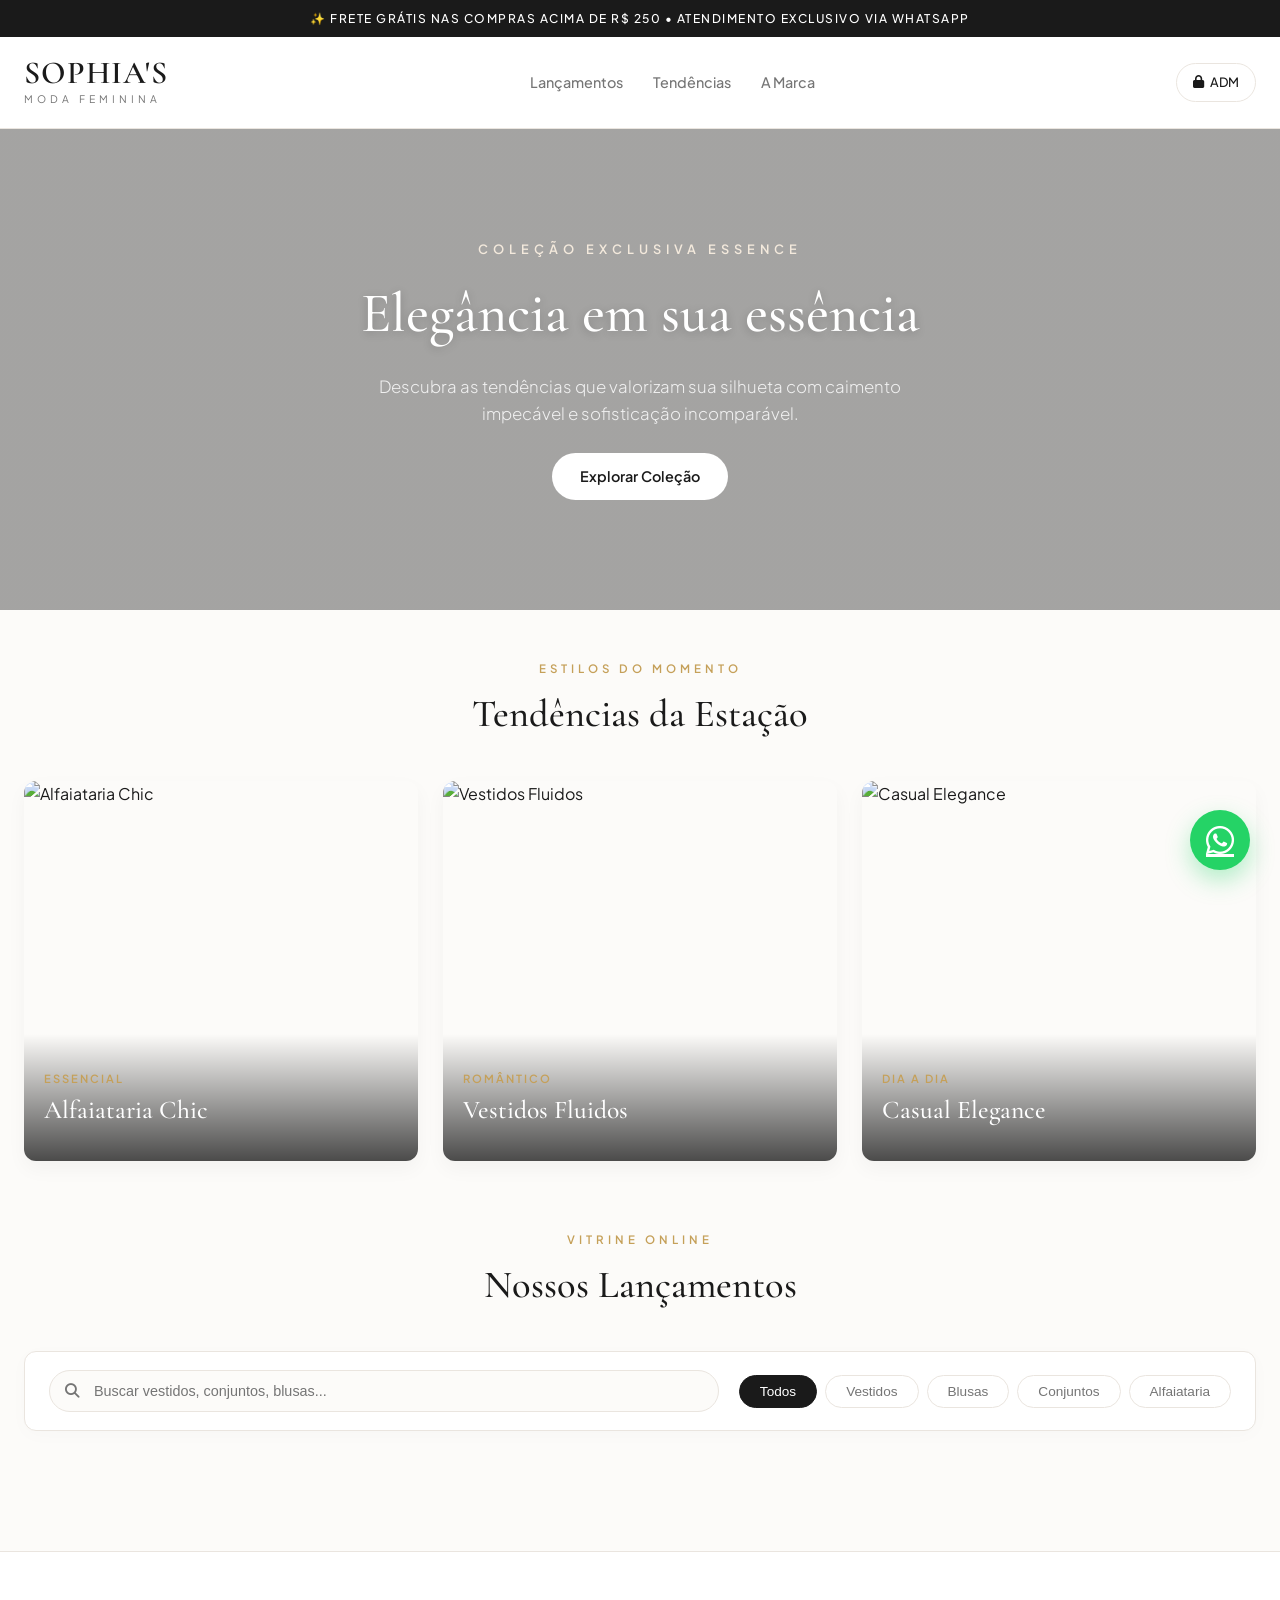
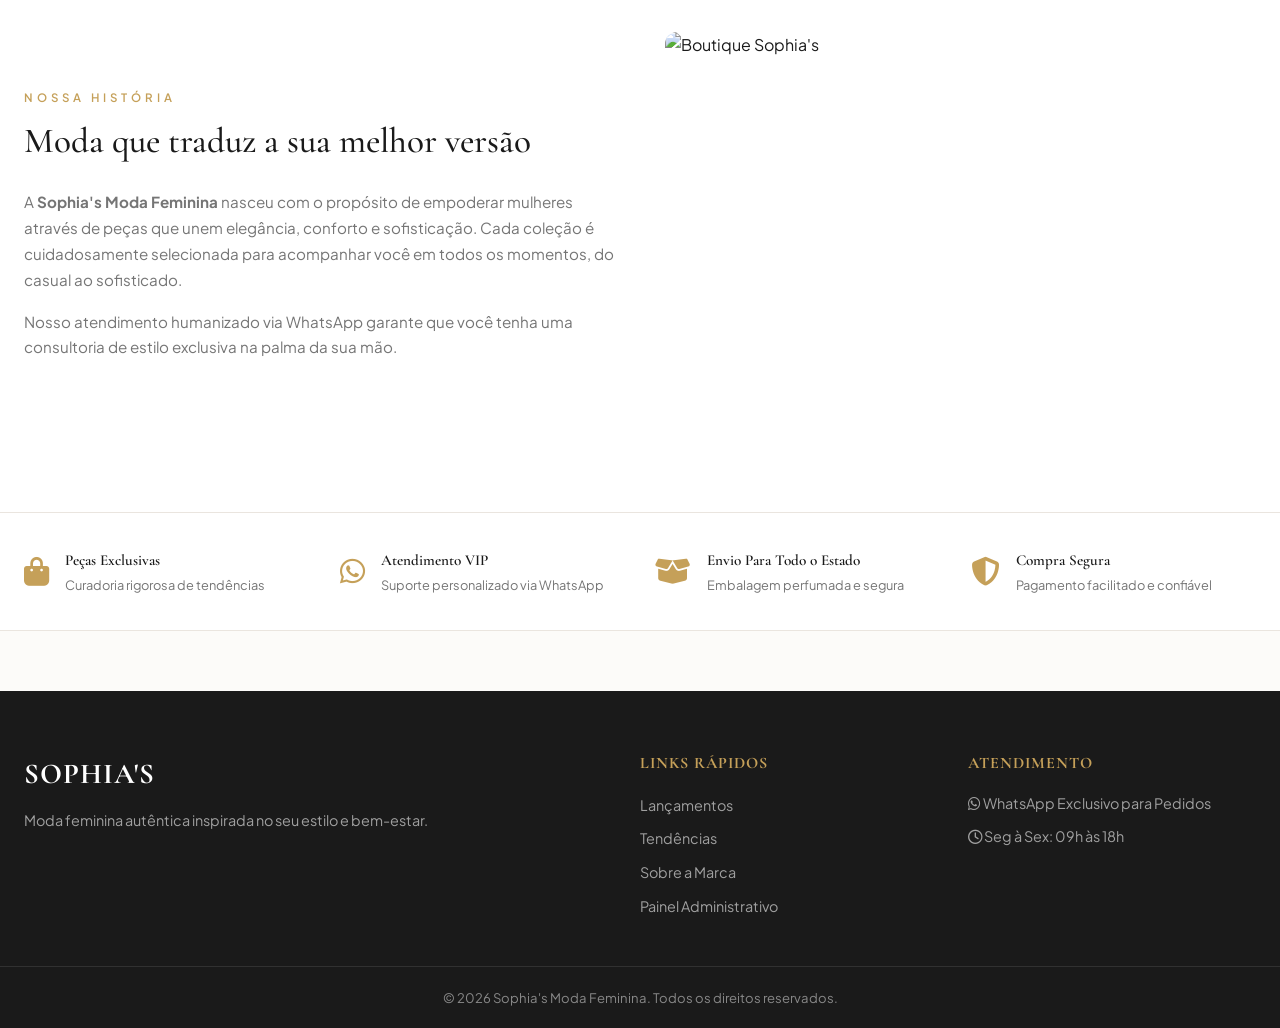
==== index.html @ 632d956d "Add files via upload" ====
<!DOCTYPE html>
<html lang="pt-BR">
<head>
    <meta charset="UTF-8">
    <meta name="viewport" content="width=device-width, initial-scale=1.0">
    <title>Sophia's | Moda Feminina</title>
    <!-- Google Fonts -->
    <link href="https://fonts.googleapis.com/css2?family=Cormorant+Garamond:wght@400;500;600;700&family=Plus+Jakarta+Sans:wght@300;400;500;600&display=swap" rel="stylesheet">
    <!-- Font Awesome Icons -->
    <link rel="stylesheet" href="https://cdnjs.cloudflare.com/ajax/libs/font-awesome/6.4.0/css/all.min.css">
    <!-- Estilos CSS -->
    <link rel="stylesheet" href="style.css">
</head>
<body>

    <!-- Top Bar de Avisos -->
    <div class="announcement-bar">
        <span>✨ Frete Grátis nas compras acima de R$ 250 • Atendimento Exclusivo via WhatsApp</span>
    </div>

    <!-- Header Principal -->
    <header class="site-header">
        <div class="container nav-container">
            <div class="brand-logo">
                <h1>SOPHIA'S</h1>
                <span>Moda Feminina</span>
            </div>
            <nav class="desktop-nav">
                <a href="#vitrine">Lançamentos</a>
                <a href="#tendencias">Tendências</a>
                <a href="#sobre">A Marca</a>
            </nav>
            <div class="nav-links">
                <a href="admin.html" class="admin-link-badge"><i class="fa-solid fa-lock"></i> ADM</a>
            </div>
        </div>
    </header>

    <!-- Hero Banner Sofisticado -->
    <section class="hero-banner">
        <div class="hero-overlay"></div>
        <div class="container hero-content">
            <span class="hero-subtitle">Coleção Exclusiva Essence</span>
            <h2>Elegância em sua essência</h2>
            <p>Descubra as tendências que valorizam sua silhueta com caimento impecável e sofisticação incomparável.</p>
            <a href="#vitrine" class="hero-cta-btn">Explorar Coleção</a>
        </div>
    </section>

    <!-- Seção de Tendências em Destaque (Grid Visual) -->
    <section class="trends-section container" id="tendencias">
        <div class="section-title-wrapper">
            <span class="sub-tag">Estilos do Momento</span>
            <h3>Tendências da Estação</h3>
        </div>
        <div class="trends-grid">
            <div class="trend-card">
                <img src="https://images.unsplash.com/photo-1515886657613-9f3515b0c78f?auto=format&fit=crop&w=800&q=80" alt="Alfaiataria Chic">
                <div class="trend-overlay">
                    <span>Essencial</span>
                    <h4>Alfaiataria Chic</h4>
                </div>
            </div>
            <div class="trend-card">
                <img src="https://images.unsplash.com/photo-1572804013309-59a88b7e92f1?auto=format&fit=crop&w=800&q=80" alt="Vestidos Fluidos">
                <div class="trend-overlay">
                    <span>Romântico</span>
                    <h4>Vestidos Fluidos</h4>
                </div>
            </div>
            <div class="trend-card">
                <img src="https://images.unsplash.com/photo-1551163943-3f6a855d117e?auto=format&fit=crop&w=800&q=80" alt="Casual Elegance">
                <div class="trend-overlay">
                    <span>Dia a Dia</span>
                    <h4>Casual Elegance</h4>
                </div>
            </div>
        </div>
    </section>


    <!-- MODAL DE DETALHES COMPLETO DO PRODUTO (ESTILO AMERICANAS) -->
    <div id="product-detail-modal" class="modal-overlay">
        <div class="modal-card product-detail-card" style="max-width: 750px; width: 90%;">
            <button class="modal-close-btn" onclick="closeProductDetailModal()"><i class="fa-solid fa-xmark"></i></button>
            
            <div class="product-detail-grid">
                <!-- Galeria de Imagens -->
                <div class="product-gallery">
                    <div class="main-image-container">
                        <img id="detail-main-img" src="" alt="Produto">
                    </div>
                    <div class="thumbs-container" id="detail-thumbs-grid">
                        <!-- Miniaturas injetadas via JS -->
                    </div>
                </div>

                <!-- Informações e Ações -->
                <div class="product-info-col">
                    <span id="detail-category" class="card-category"></span>
                    <h2 id="detail-title" style="font-family: 'Cormorant Garamond', serif; margin: 5px 0 10px;"></h2>
                    
                    <div class="card-pricing" style="margin-bottom: 15px;">
                        <span id="detail-price-current" class="price-current" style="font-size: 1.5rem;"></span>
                        <span id="detail-price-old" class="price-old"></span>
                    </div>

                    <div style="margin-bottom: 15px;">
                        <label style="font-weight: 600; display: block; margin-bottom: 5px; font-size: 0.85rem; color: var(--text-muted);">Tamanhos Disponíveis:</label>
                        <div id="detail-sizes-row" class="sizes-row"></div>
                    </div>

                    <div style="margin-bottom: 20px;">
                        <label style="font-weight: 600; display: block; margin-bottom: 5px; font-size: 0.85rem; color: var(--text-muted);">Descrição do Produto:</label>
                        <p id="detail-description" style="font-size: 0.9rem; color: #555; line-height: 1.5; max-height: 120px; overflow-y: auto; padding-right: 5px;"></p>
                    </div>

                    <button id="btn-open-res-from-detail" type="button" class="btn-reservar-card" style="width: 100%; padding: 14px;">
                        <i class="fa-solid fa-bookmark"></i> Reservar Peça
                    </button>
                </div>
            </div>
        </div>
    </div>

    <!-- MODAL DE RESERVA PARA O CLIENTE -->
    <div id="reservation-modal" class="modal-overlay">
        <div class="modal-card" style="max-width: 450px;">
            <button class="modal-close-btn" onclick="closeReservationModal()"><i class="fa-solid fa-xmark"></i></button>
            <h2 style="margin-bottom: 10px; font-family: 'Cormorant Garamond', serif;">Reservar Peça</h2>
            <p id="reservation-product-info" style="color: var(--text-muted); font-size: 0.9rem; margin-bottom: 20px;"></p>
            
            <form id="reservation-form">
                <input type="hidden" id="res-product-name">
                <input type="hidden" id="res-product-price">
                <div class="form-grid">
                    <div class="input-group full">
                        <label>Selecione o Tamanho Desejado</label>
                        <select id="res-product-size" required style="width: 100%; padding: 10px; border-radius: 4px; border: 1px solid var(--border-color); background: var(--surface); color: var(--text-primary);">
                            <!-- Preenchido dinamicamente -->
                        </select>
                    </div>
                    <div class="input-group full">
                        <label>Informe seu WhatsApp (com DDD)</label>
                        <input type="text" id="res-client-whatsapp" required placeholder="Ex: 27999999999">
                    </div>
                </div>
                <button type="submit" class="btn-primary" id="btn-submit-reservation" style="margin-top: 15px;">Solicitar Reserva</button>
            </form>
        </div>
    </div>
    
    <!-- Container Principal de Produtos (Vitrine) -->
    <main class="container main-shop-section" id="vitrine">
        
        <div class="section-title-wrapper" style="margin-top: 40px;">
            <span class="sub-tag">Vitrine Online</span>
            <h3>Nossos Lançamentos</h3>
        </div>

        <!-- Filtros e Barra de Pesquisa Estilo Boutique -->
        <div class="store-filter-bar">
            <div class="search-box">
                <i class="fa-solid fa-magnifying-glass"></i>
                <input type="text" id="input-search" placeholder="Buscar vestidos, conjuntos, blusas...">
            </div>
            <div class="category-pills" id="category-filters">
                <button class="pill-btn active" data-category="todos">Todos</button>
                <button class="pill-btn" data-category="Vestidos">Vestidos</button>
                <button class="pill-btn" data-category="Blusas">Blusas</button>
                <button class="pill-btn" data-category="Conjuntos">Conjuntos</button>
                <button class="pill-btn" data-category="Alfaiataria">Alfaiataria</button>
            </div>
        </div>

        <!-- Vitrine Dinâmica (Alimentada pela API do Supabase) -->
        <section class="products-grid" id="products-grid">
            <!-- Os produtos são injetados via JavaScript com o botão de reserva integrado -->
        </section>
    </main>

    <!-- Seção Sobre a Marca (Quem Somos) -->
    <section class="about-brand-section">
        <div class="container about-grid" id="sobre">
            <div class="about-text">
                <span class="sub-tag">Nossa História</span>
                <h3>Moda que traduz a sua melhor versão</h3>
                <p>A <strong>Sophia's Moda Feminina</strong> nasceu com o propósito de empoderar mulheres através de peças que unem elegância, conforto e sofisticação. Cada coleção é cuidadosamente selecionada para acompanhar você em todos os momentos, do casual ao sofisticado.</p>
                <p>Nosso atendimento humanizado via WhatsApp garante que você tenha uma consultoria de estilo exclusiva na palma da sua mão.</p>
            </div>
            <div class="about-image">
                <img src="https://images.unsplash.com/photo-1490481651871-ab68de25d43d?auto=format&fit=crop&w=900&q=80" alt="Boutique Sophia's">
            </div>
        </div>
    </section>

    <!-- Seção de Benefícios (Garantias da Loja) -->
    <section class="features-section">
        <div class="container features-grid">
            <div class="feature-item">
                <i class="fa-solid fa-bag-shopping"></i>
                <div>
                    <h4>Peças Exclusivas</h4>
                    <p>Curadoria rigorosa de tendências</p>
                </div>
            </div>
            <div class="feature-item">
                <i class="fa-brands fa-whatsapp"></i>
                <div>
                    <h4>Atendimento VIP</h4>
                    <p>Suporte personalizado via WhatsApp</p>
                </div>
            </div>
            <div class="feature-item">
                <i class="fa-solid fa-box-open"></i>
                <div>
                    <h4>Envio Para Todo o Estado</h4>
                    <p>Embalagem perfumada e segura</p>
                </div>
            </div>
            <div class="feature-item">
                <i class="fa-solid fa-shield-halved"></i>
                <div>
                    <h4>Compra Segura</h4>
                    <p>Pagamento facilitado e confiável</p>
                </div>
            </div>
        </div>
    </section>

    <!-- Botão Flutuante do WhatsApp -->
    <a href="#" id="floating-whatsapp" class="whatsapp-float-btn" target="_blank" title="Fale conosco no WhatsApp">
        <i class="fa-brands fa-whatsapp"></i>
    </a>

    <!-- Rodapé Completo -->
    <footer class="site-footer">
        <div class="container footer-content-grid">
            <div class="footer-col">
                <h3>SOPHIA'S</h3>
                <p>Moda feminina autêntica inspirada no seu estilo e bem-estar.</p>
            </div>
            <div class="footer-col">
                <h4>Links Rápidos</h4>
                <ul>
                    <li><a href="#vitrine">Lançamentos</a></li>
                    <li><a href="#tendencias">Tendências</a></li>
                    <li><a href="#sobre">Sobre a Marca</a></li>
                    <li><a href="admin.html">Painel Administrativo</a></li>
                </ul>
            </div>
            <div class="footer-col">
                <h4>Atendimento</h4>
                <p><i class="fa-brands fa-whatsapp"></i> WhatsApp Exclusivo para Pedidos</p>
                <p><i class="fa-regular fa-clock"></i> Seg à Sex: 09h às 18h</p>
            </div>
        </div>
        <div class="footer-bottom">
            <div class="container">
                <p>&copy; 2026 Sophia's Moda Feminina. Todos os direitos reservados.</p>
            </div>
        </div>
    </footer>

    <!-- Supabase SDK & Script Principal -->
    <script src="https://cdn.jsdelivr.net/npm/@supabase/supabase-js@2"></script>
    <script src="script.js"></script>
</body>
</html>
---- style.css ----
/* ==========================================
   1. VARIÁVEIS E RESET GLOBAL
   ========================================== */
:root {
    --bg-color: #fcfbf9;          /* Off-white refinado */
    --surface: #ffffff;           /* Branco puro para cards */
    --text-primary: #1a1a1a;      /* Grafite/Preto elegante */
    --text-muted: #757575;        /* Cinza neutro */
    --accent: #c5a059;            /* Dourado champanhe */
    --border-color: #eae5df;      /* Borda sutil */
    --radius: 12px;
    --transition: all 0.4s cubic-bezier(0.16, 1, 0.3, 1);
}

* {
    margin: 0;
    padding: 0;
    box-sizing: border-box;
}

html {
    scroll-behavior: smooth;
}

body {
    font-family: 'Plus Jakarta Sans', sans-serif;
    background-color: var(--bg-color);
    color: var(--text-primary);
    line-height: 1.6;
    -webkit-font-smoothing: antialiased;
}

h1, h2, h3, h4, .brand-logo h1 {
    font-family: 'Cormorant Garamond', serif;
}

.container {
    max-width: 1280px;
    margin: 0 auto;
    padding: 0 24px;
}

/* ==========================================
   2. ANNOUNCEMENT BAR E HEADER (NAVBAR)
   ========================================== */
.announcement-bar {
    background-color: var(--text-primary);
    color: #ffffff;
    text-align: center;
    font-size: 0.75rem;
    padding: 9px 16px;
    letter-spacing: 1.5px;
    text-transform: uppercase;
    font-weight: 500;
}

.site-header {
    background-color: rgba(255, 255, 255, 0.95);
    backdrop-filter: blur(10px);
    border-bottom: 1px solid var(--border-color);
    padding: 20px 0;
    position: sticky;
    top: 0;
    z-index: 100;
}

.nav-container {
    display: flex;
    justify-content: space-between;
    align-items: center;
}

.brand-logo h1 {
    font-size: 2rem;
    font-weight: 600;
    color: var(--text-primary);
    line-height: 1;
    letter-spacing: 1px;
}

.brand-logo span {
    font-size: 0.65rem;
    text-transform: uppercase;
    letter-spacing: 4px;
    color: var(--text-muted);
    display: block;
    margin-top: 2px;
}

.desktop-nav {
    display: flex;
    gap: 30px;
}

.desktop-nav a {
    text-decoration: none;
    color: var(--text-muted);
    font-size: 0.9rem;
    font-weight: 500;
    transition: var(--transition);
}

.desktop-nav a:hover {
    color: var(--text-primary);
}

.admin-link-badge {
    background: transparent;
    border: 1px solid var(--border-color);
    padding: 8px 16px;
    border-radius: 30px;
    font-size: 0.8rem;
    font-weight: 500;
    color: var(--text-primary);
    text-decoration: none;
    transition: var(--transition);
    display: inline-flex;
    align-items: center;
    gap: 6px;
}

.admin-link-badge:hover {
    background-color: var(--text-primary);
    color: #ffffff;
    border-color: var(--text-primary);
}

/* ==========================================
   3. HERO BANNER
   ========================================== */
.hero-banner {
    position: relative;
    background: linear-gradient(rgba(0,0,0,0.35), rgba(0,0,0,0.35)), url('https://images.unsplash.com/photo-1490481651871-ab68de25d43d?auto=format&fit=crop&w=1600&q=80') center/cover no-repeat;
    color: #ffffff;
    text-align: center;
    padding: 110px 20px;
    margin-bottom: 50px;
}

.hero-subtitle {
    font-size: 0.8rem;
    text-transform: uppercase;
    letter-spacing: 5px;
    font-weight: 600;
    color: #f3e9dc;
    margin-bottom: 10px;
    display: block;
}

.hero-banner h2 {
    font-size: 3.5rem;
    font-weight: 500;
    margin-bottom: 15px;
    text-shadow: 0 2px 10px rgba(0,0,0,0.2);
}

.hero-banner p {
    font-size: 1.05rem;
    max-width: 580px;
    margin: 0 auto;
    color: #f0f0f0;
    font-weight: 300;
}

.hero-cta-btn {
    display: inline-block;
    margin-top: 25px;
    background-color: #ffffff;
    color: var(--text-primary);
    padding: 12px 28px;
    border-radius: 30px;
    font-weight: 600;
    font-size: 0.9rem;
    text-decoration: none;
    transition: var(--transition);
}

.hero-cta-btn:hover {
    background-color: var(--accent);
    color: #ffffff;
}

/* ==========================================
   4. SEÇÃO DE BENEFÍCIOS (DIFERENCIAIS)
   ========================================== */
.features-section {
    background-color: var(--surface);
    border-bottom: 1px solid var(--border-color);
    padding: 35px 0;
    margin-bottom: 60px;
}

.features-grid {
    display: grid;
    grid-template-columns: repeat(auto-fit, minmax(220px, 1fr));
    gap: 30px;
}

.feature-item {
    display: flex;
    align-items: center;
    gap: 16px;
}

.feature-item i {
    font-size: 1.8rem;
    color: var(--accent);
}

.feature-item h4 {
    font-size: 0.95rem;
    font-weight: 600;
    margin-bottom: 2px;
}

.feature-item p {
    font-size: 0.8rem;
    color: var(--text-muted);
}

/* ==========================================
   5. TÍTULOS E GRID DE TENDÊNCIAS
   ========================================== */
.section-title-wrapper {
    text-align: center;
    margin-bottom: 35px;
}

.sub-tag {
    font-size: 0.72rem;
    text-transform: uppercase;
    letter-spacing: 4px;
    color: var(--accent);
    font-weight: 600;
    display: block;
    margin-bottom: 6px;
}

.section-title-wrapper h3 {
    font-size: 2.4rem;
    font-weight: 500;
    color: var(--text-primary);
}

.trends-section {
    margin-bottom: 70px;
}

.trends-grid {
    display: grid;
    grid-template-columns: repeat(auto-fit, minmax(300px, 1fr));
    gap: 25px;
}

.trend-card {
    position: relative;
    height: 380px;
    border-radius: var(--radius);
    overflow: hidden;
    box-shadow: 0 8px 20px rgba(0,0,0,0.04);
}

.trend-card img {
    width: 100%;
    height: 100%;
    object-fit: cover;
    transition: transform 0.6s ease;
}

.trend-card:hover img {
    transform: scale(1.05);
}

.trend-overlay {
    position: absolute;
    bottom: 0;
    left: 0;
    width: 100%;
    padding: 30px 20px;
    background: linear-gradient(to top, rgba(0,0,0,0.7), transparent);
    color: #ffffff;
}

.trend-overlay span {
    font-size: 0.7rem;
    text-transform: uppercase;
    letter-spacing: 2px;
    color: var(--accent);
    font-weight: 600;
}

.trend-overlay h4 {
    font-size: 1.6rem;
    font-weight: 500;
}

/* ==========================================
   6. FILTROS E BARRA DE PESQUISA
   ========================================== */
.store-filter-bar {
    display: flex;
    justify-content: space-between;
    align-items: center;
    flex-wrap: wrap;
    gap: 20px;
    margin-bottom: 40px;
    background: var(--surface);
    padding: 18px 24px;
    border-radius: var(--radius);
    border: 1px solid var(--border-color);
    box-shadow: 0 4px 20px rgba(0,0,0,0.02);
}

.search-box {
    position: relative;
    flex: 1;
    min-width: 280px;
}

.search-box i {
    position: absolute;
    left: 16px;
    top: 50%;
    transform: translateY(-50%);
    color: var(--text-muted);
    font-size: 0.9rem;
}

.search-box input {
    width: 100%;
    padding: 12px 16px 12px 44px;
    border: 1px solid var(--border-color);
    border-radius: 30px;
    background-color: var(--bg-color);
    font-size: 0.9rem;
    outline: none;
    transition: var(--transition);
}

.search-box input:focus {
    border-color: var(--accent);
    background-color: #ffffff;
}

.category-pills {
    display: flex;
    gap: 8px;
    flex-wrap: wrap;
}

.pill-btn {
    background-color: transparent;
    border: 1px solid var(--border-color);
    padding: 8px 20px;
    border-radius: 30px;
    font-size: 0.85rem;
    font-weight: 500;
    cursor: pointer;
    transition: var(--transition);
    color: var(--text-muted);
}

.pill-btn.active, .pill-btn:hover {
    background-color: var(--text-primary);
    color: #ffffff;
    border-color: var(--text-primary);
}

/* ==========================================
   7. VITRINE DE PRODUTOS (CARDS)
   ========================================== */
.products-grid {
    display: grid;
    grid-template-columns: repeat(auto-fill, minmax(280px, 1fr));
    gap: 35px;
    margin-bottom: 80px;
}

.product-card {
    background-color: var(--surface);
    border-radius: var(--radius);
    overflow: hidden;
    border: 1px solid var(--border-color);
    transition: var(--transition);
    display: flex;
    flex-direction: column;
    cursor: pointer;
}

.product-card:hover {
    transform: translateY(-6px);
    box-shadow: 0 15px 35px rgba(0,0,0,0.06);
}

.card-img-wrapper {
    position: relative;
    width: 100%;
    height: 380px;
    background-color: #f4f1ea;
    overflow: hidden;
}

.card-img-wrapper img {
    width: 100%;
    height: 100%;
    object-fit: cover;
    transition: transform 0.7s cubic-bezier(0.16, 1, 0.3, 1);
}

.product-card:hover .card-img-wrapper img {
    transform: scale(1.06);
}

.card-badge {
    position: absolute;
    top: 14px;
    left: 14px;
    background-color: var(--text-primary);
    color: #ffffff;
    font-size: 0.68rem;
    text-transform: uppercase;
    letter-spacing: 1.5px;
    padding: 5px 12px;
    border-radius: 4px;
    font-weight: 600;
}

.card-details {
    padding: 22px;
    display: flex;
    flex-direction: column;
    flex: 1;
}

.card-category {
    font-size: 0.72rem;
    text-transform: uppercase;
    letter-spacing: 2.5px;
    color: var(--text-muted);
    margin-bottom: 6px;
    font-weight: 500;
}

.card-title {
    font-size: 1.2rem;
    font-weight: 500;
    margin-bottom: 12px;
    color: var(--text-primary);
}

.card-pricing {
    display: flex;
    align-items: center;
    gap: 12px;
    margin-bottom: 14px;
}

.price-current {
    font-size: 1.25rem;
    font-weight: 600;
    color: var(--text-primary);
}

.price-old {
    font-size: 0.9rem;
    color: var(--text-muted);
    text-decoration: line-through;
}

.sizes-row {
    display: flex;
    gap: 6px;
    margin-bottom: 20px;
}

.size-pill {
    font-size: 0.75rem;
    border: 1px solid var(--border-color);
    padding: 3px 10px;
    border-radius: 4px;
    color: var(--text-muted);
    background-color: var(--bg-color);
}

.btn-reservar-card {
    background-color: var(--text-primary);
    color: #ffffff;
    border: none;
    padding: 13px;
    border-radius: 30px;
    font-weight: 500;
    font-size: 0.88rem;
    display: flex;
    align-items: center;
    justify-content: center;
    gap: 8px;
    text-decoration: none;
    margin-top: auto;
    transition: var(--transition);
}

.btn-reservar-card:hover {
    background-color: var(--accent);
    transform: translateY(-2px);
}

/* ==========================================
   8. ESTILOS DO MODAL E GALERIA (ESTILO AMERICANAS)
   ========================================== */
.modal-overlay {
    position: fixed !important;
    top: 0 !important;
    left: 0 !important;
    width: 100vw !important;
    height: 100vh !important;
    background-color: rgba(0, 0, 0, 0.6) !important;
    backdrop-filter: blur(5px);
    display: none !important;
    justify-content: center !important;
    align-items: center !important;
    z-index: 9999 !important;
    padding: 20px;
}

.modal-overlay.open {
    display: flex !important;
}

.modal-card {
    background: var(--surface, #ffffff);
    width: 100%;
    max-width: 450px;
    border-radius: var(--radius, 8px);
    padding: 30px;
    border: 1px solid var(--border-color, #e5e5e5);
    box-shadow: 0 20px 40px rgba(0,0,0,0.2);
    position: relative;
}

.modal-close-btn {
    position: absolute;
    top: 15px;
    right: 15px;
    background: none;
    border: none;
    font-size: 1.2rem;
    cursor: pointer;
    color: var(--text-muted, #666);
    z-index: 10;
}

.product-detail-grid {
    display: grid;
    grid-template-columns: 1fr 1fr;
    gap: 25px;
    align-items: start;
}

@media (max-width: 768px) {
    .product-detail-grid {
        grid-template-columns: 1fr;
    }
}

.product-gallery {
    display: flex;
    flex-direction: column;
    gap: 12px;
}

.main-image-container {
    width: 100%;
    height: 340px;
    border-radius: var(--radius, 8px);
    overflow: hidden;
    background: #f9f9f9;
    border: 1px solid var(--border-color, #eee);
}

.main-image-container img {
    width: 100%;
    height: 100%;
    object-fit: cover;
}

.thumbs-container {
    display: flex;
    gap: 8px;
    overflow-x: auto;
    padding-bottom: 5px;
}

.thumb-img {
    width: 65px;
    height: 65px;
    border-radius: 6px;
    object-fit: cover;
    cursor: pointer;
    border: 2px solid transparent;
    transition: all 0.2s ease;
    flex-shrink: 0;
}

.thumb-img.active, .thumb-img:hover {
    border-color: var(--text-primary, #111);
}

/* ==========================================
   9. SEÇÃO SOBRE A MARCA
   ========================================== */
.about-brand-section {
    background-color: var(--surface);
    border-top: 1px solid var(--border-color);
    border-bottom: 1px solid var(--border-color);
    padding: 80px 0;
    margin-top: 60px;
}

.about-grid {
    display: grid;
    grid-template-columns: 1fr 1fr;
    gap: 50px;
    align-items: center;
}

.about-text h3 {
    font-size: 2.2rem;
    font-weight: 500;
    margin-bottom: 20px;
}

.about-text p {
    color: var(--text-muted);
    font-size: 0.95rem;
    margin-bottom: 16px;
    line-height: 1.7;
}

.about-image {
    height: 400px;
    border-radius: var(--radius);
    overflow: hidden;
}

.about-image img {
    width: 100%;
    height: 100%;
    object-fit: cover;
}

/* ==========================================
   10. BOTÃO FLUTUANTE WHATSAPP & RODAPÉ
   ========================================== */
.whatsapp-float-btn {
    position: fixed;
    bottom: 30px;
    right: 30px;
    background-color: #25d366;
    color: #ffffff;
    width: 60px;
    height: 60px;
    border-radius: 50%;
    display: flex;
    align-items: center;
    justify-content: center;
    font-size: 32px;
    box-shadow: 0 10px 25px rgba(37, 211, 102, 0.35);
    z-index: 99;
    transition: var(--transition);
}

.whatsapp-float-btn:hover {
    transform: scale(1.1);
}

.site-footer {
    background-color: var(--text-primary);
    color: #ffffff;
    padding: 60px 0 20px;
}

.footer-content-grid {
    display: grid;
    grid-template-columns: 2fr 1fr 1fr;
    gap: 40px;
    margin-bottom: 40px;
}

.footer-col h3 {
    font-size: 1.8rem;
    margin-bottom: 12px;
    letter-spacing: 1px;
}

.footer-col h4 {
    font-size: 1rem;
    margin-bottom: 15px;
    text-transform: uppercase;
    letter-spacing: 1px;
    color: var(--accent);
}

.footer-col p {
    color: #a0a0a0;
    font-size: 0.9rem;
    margin-bottom: 10px;
}

.footer-col ul {
    list-style: none;
}

.footer-col ul li {
    margin-bottom: 8px;
}

.footer-col ul li a {
    color: #a0a0a0;
    text-decoration: none;
    font-size: 0.9rem;
    transition: var(--transition);
}

.footer-col ul li a:hover {
    color: #ffffff;
}

.footer-bottom {
    border-top: 1px solid rgba(255,255,255,0.1);
    padding-top: 20px;
    text-align: center;
    color: #888888;
    font-size: 0.82rem;
}

/* ==========================================
   11. PAINEL ADM E FORMULÁRIOS
   ========================================== */
.admin-container {
    max-width: 100% !important;
    width: 100% !important;
    background: var(--surface);
    border-radius: var(--radius);
    padding: 30px;
    border: 1px solid var(--border-color);
    box-shadow: 0 10px 30px rgba(0,0,0,0.03);
}

.form-grid {
    display: grid;
    grid-template-columns: 1fr 1fr;
    gap: 16px;
}

.input-group {
    margin-bottom: 16px;
}

.input-group.full {
    grid-column: 1 / -1;
}

.input-group label {
    display: block;
    font-size: 0.8rem;
    font-weight: 500;
    margin-bottom: 6px;
    color: var(--text-muted);
}

.input-group input, .input-group select, .input-group textarea {
    width: 100%;
    padding: 12px 14px;
    border: 1px solid var(--border-color);
    border-radius: 6px;
    font-family: inherit;
    font-size: 0.9rem;
    background-color: var(--bg-color);
    outline: none;
    transition: var(--transition);
}

.input-group input:focus, .input-group select:focus, .input-group textarea:focus {
    border-color: var(--text-primary);
    background-color: #ffffff;
}

.btn-primary {
    background-color: var(--text-primary);
    color: #ffffff;
    border: none;
    padding: 14px;
    border-radius: 6px;
    font-weight: 600;
    cursor: pointer;
    width: 100%;
    transition: var(--transition);
}

.btn-primary:hover {
    background-color: var(--accent);
}

.admin-products-table {
    margin-top: 30px;
    width: 100%;
    border-collapse: collapse;
}

.admin-products-table th, .admin-products-table td {
    padding: 14px;
    text-align: left;
    border-bottom: 1px solid var(--border-color);
    font-size: 0.9rem;
}

.admin-products-table th {
    font-weight: 600;
    color: var(--text-muted);
    font-size: 0.75rem;
    text-transform: uppercase;
    letter-spacing: 1px;
}

.action-icon-btn {
    background: none;
    border: none;
    cursor: pointer;
    font-size: 1rem;
    color: var(--text-muted);
    margin-right: 12px;
    transition: var(--transition);
}

.action-icon-btn.edit:hover { color: var(--accent); }
.action-icon-btn.delete:hover { color: #d9534f; }

/* ==========================================
   12. RESPONSIVIDADE (MOBILE E TABLET)
   ========================================== */
@media(max-width: 900px) {
    .desktop-nav {
        display: none;
    }
    .about-grid {
        grid-template-columns: 1fr;
    }
    .footer-content-grid {
        grid-template-columns: 1fr;
        gap: 30px;
    }
}

@media(max-width: 768px) {
    .hero-banner h2 {
        font-size: 2.4rem;
    }
    .store-filter-bar {
        flex-direction: column;
        align-items: stretch;
    }
    .form-grid {
        grid-template-columns: 1fr;
    }
}
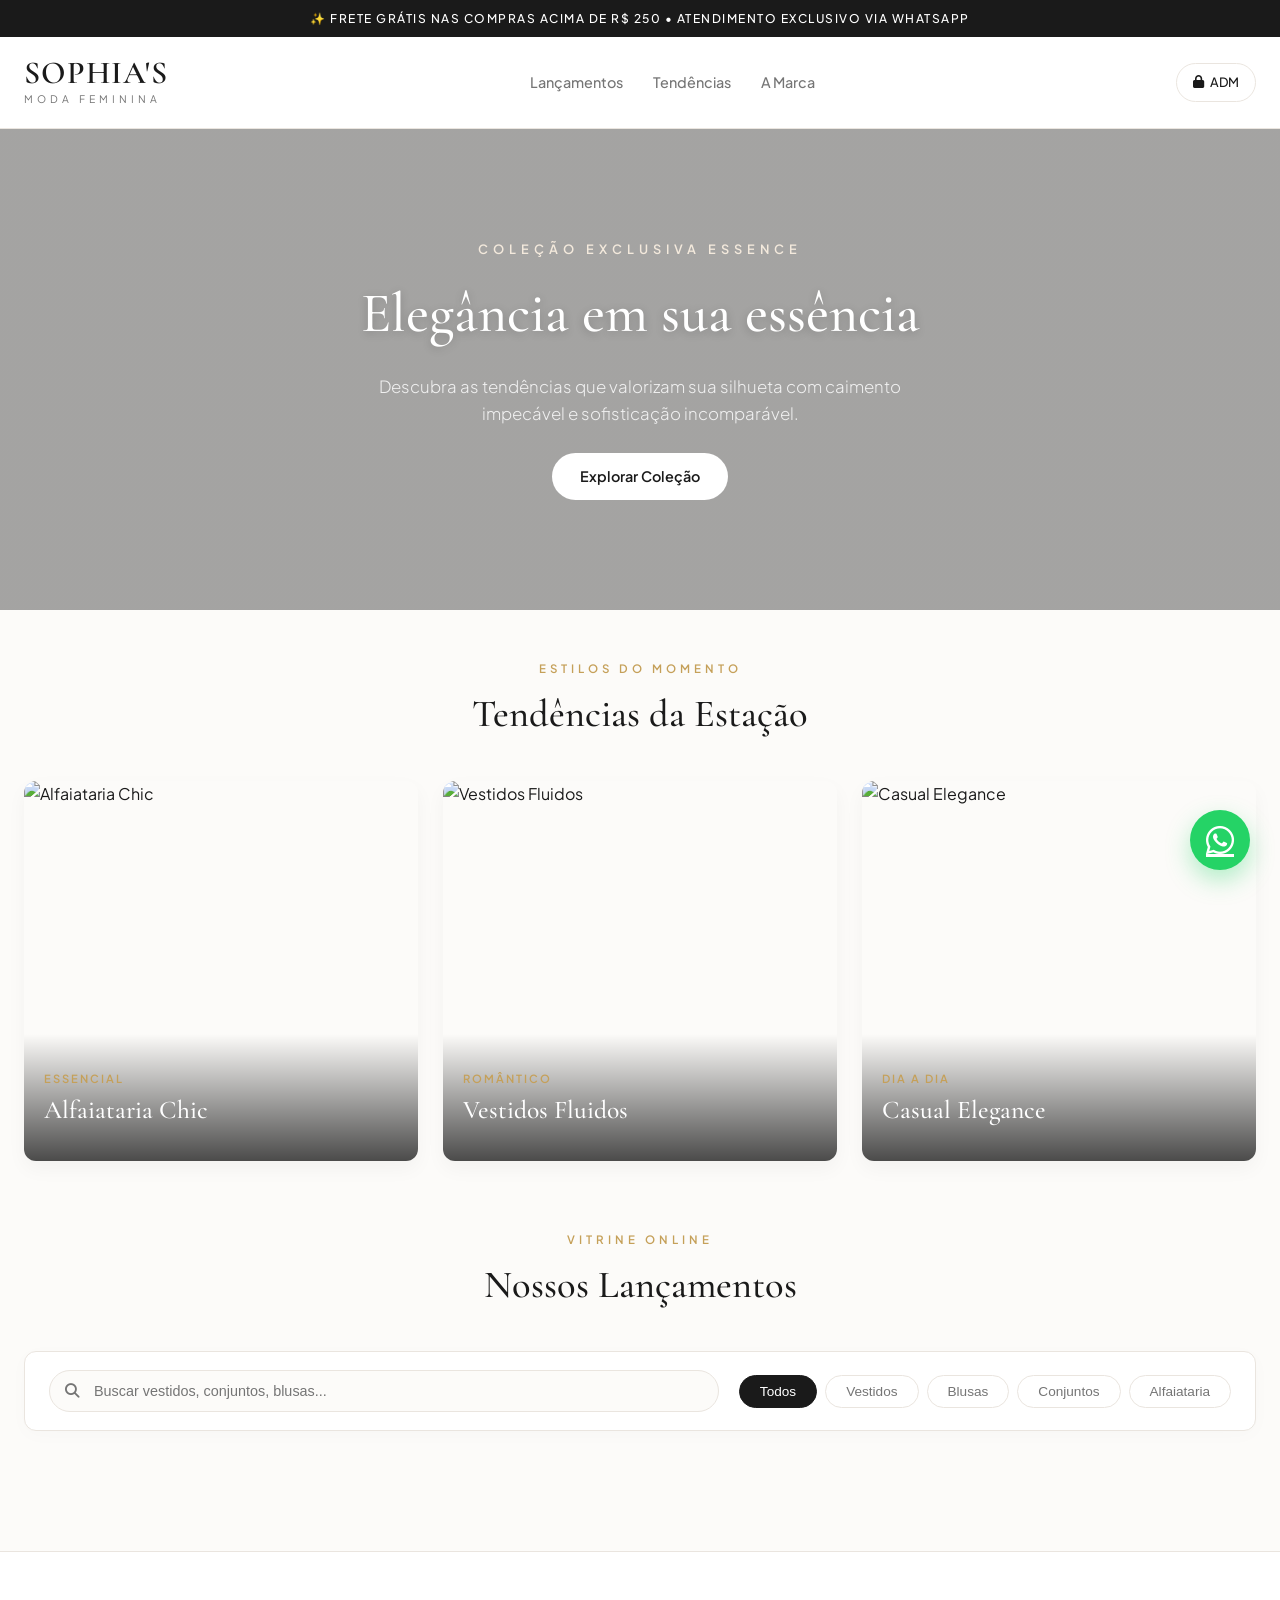
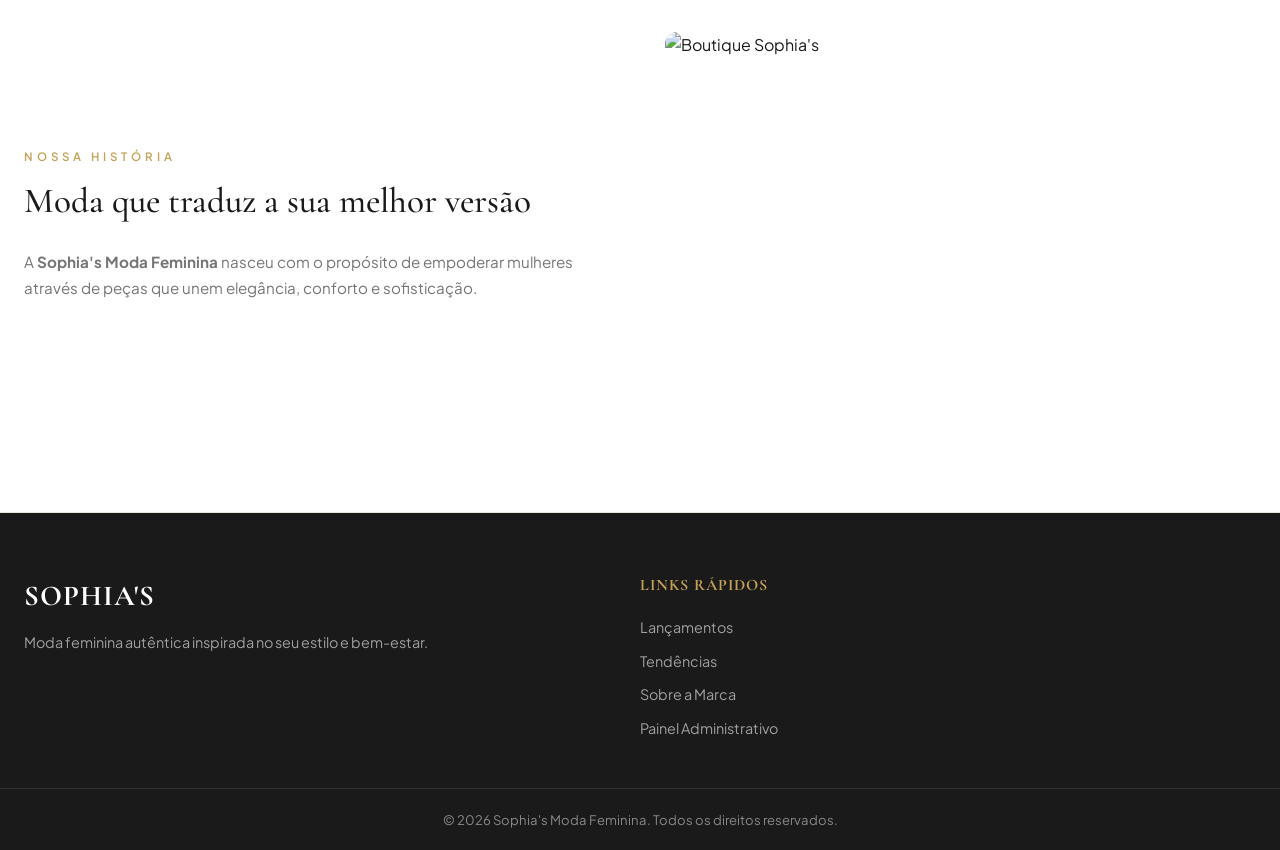
==== commit 4d14ad16: "Add files via upload" ====
--- a/index.html
+++ b/index.html
@@ -47,7 +47,7 @@
         </div>
     </section>
 
-    <!-- Seção de Tendências em Destaque (Grid Visual) -->
+    <!-- Seção de Tendências em Destaque -->
     <section class="trends-section container" id="tendencias">
         <div class="section-title-wrapper">
             <span class="sub-tag">Estilos do Momento</span>
@@ -78,21 +78,20 @@
         </div>
     </section>
 
-
-    <!-- MODAL DE DETALHES COMPLETO DO PRODUTO (ESTILO AMERICANAS) -->
+    <!-- MODAL DE DETALHES COMPLETO DO PRODUTO -->
     <div id="product-detail-modal" class="modal-overlay">
         <div class="modal-card product-detail-card" style="max-width: 750px; width: 90%;">
             <button class="modal-close-btn" onclick="closeProductDetailModal()"><i class="fa-solid fa-xmark"></i></button>
             
             <div class="product-detail-grid">
-                <!-- Galeria de Imagens -->
+                <!-- Galeria de Imagens com Setas Navegáveis -->
                 <div class="product-gallery">
                     <div class="main-image-container">
+                        <button type="button" class="modal-nav-btn prev" id="modal-img-prev"><i class="fa-solid fa-chevron-left"></i></button>
                         <img id="detail-main-img" src="" alt="Produto">
-                    </div>
-                    <div class="thumbs-container" id="detail-thumbs-grid">
-                        <!-- Miniaturas injetadas via JS -->
-                    </div>
+                        <button type="button" class="modal-nav-btn next" id="modal-img-next"><i class="fa-solid fa-chevron-right"></i></button>
+                    </div>
+                    <div class="thumbs-container" id="detail-thumbs-grid"></div>
                 </div>
 
                 <!-- Informações e Ações -->
@@ -133,16 +132,21 @@
             <form id="reservation-form">
                 <input type="hidden" id="res-product-name">
                 <input type="hidden" id="res-product-price">
+                <input type="hidden" id="res-product-image">
+                
                 <div class="form-grid">
                     <div class="input-group full">
                         <label>Selecione o Tamanho Desejado</label>
                         <select id="res-product-size" required style="width: 100%; padding: 10px; border-radius: 4px; border: 1px solid var(--border-color); background: var(--surface); color: var(--text-primary);">
-                            <!-- Preenchido dinamicamente -->
                         </select>
                     </div>
                     <div class="input-group full">
                         <label>Informe seu WhatsApp (com DDD)</label>
-                        <input type="text" id="res-client-whatsapp" required placeholder="Ex: 27999999999">
+                        <input type="text" id="res-client-whatsapp" required placeholder="Ex: 27999999999" maxlength="11">
+                    </div>
+                    <div class="input-group full">
+                        <label>Observações Adicionais (Opcional)</label>
+                        <textarea id="res-client-observations" placeholder="Ex: Prefiro embalagem para presente, combinar horário de retirada..." rows="3" style="width: 100%; padding: 10px; border-radius: 4px; border: 1px solid var(--border-color); background: var(--surface); color: var(--text-primary); font-family: inherit;"></textarea>
                     </div>
                 </div>
                 <button type="submit" class="btn-primary" id="btn-submit-reservation" style="margin-top: 15px;">Solicitar Reserva</button>
@@ -150,15 +154,13 @@
         </div>
     </div>
     
-    <!-- Container Principal de Produtos (Vitrine) -->
+    <!-- Vitrine -->
     <main class="container main-shop-section" id="vitrine">
-        
         <div class="section-title-wrapper" style="margin-top: 40px;">
             <span class="sub-tag">Vitrine Online</span>
             <h3>Nossos Lançamentos</h3>
         </div>
 
-        <!-- Filtros e Barra de Pesquisa Estilo Boutique -->
         <div class="store-filter-bar">
             <div class="search-box">
                 <i class="fa-solid fa-magnifying-glass"></i>
@@ -173,57 +175,19 @@
             </div>
         </div>
 
-        <!-- Vitrine Dinâmica (Alimentada pela API do Supabase) -->
-        <section class="products-grid" id="products-grid">
-            <!-- Os produtos são injetados via JavaScript com o botão de reserva integrado -->
-        </section>
+        <section class="products-grid" id="products-grid"></section>
     </main>
 
-    <!-- Seção Sobre a Marca (Quem Somos) -->
+    <!-- Sobre a Marca -->
     <section class="about-brand-section">
         <div class="container about-grid" id="sobre">
             <div class="about-text">
                 <span class="sub-tag">Nossa História</span>
                 <h3>Moda que traduz a sua melhor versão</h3>
-                <p>A <strong>Sophia's Moda Feminina</strong> nasceu com o propósito de empoderar mulheres através de peças que unem elegância, conforto e sofisticação. Cada coleção é cuidadosamente selecionada para acompanhar você em todos os momentos, do casual ao sofisticado.</p>
-                <p>Nosso atendimento humanizado via WhatsApp garante que você tenha uma consultoria de estilo exclusiva na palma da sua mão.</p>
+                <p>A <strong>Sophia's Moda Feminina</strong> nasceu com o propósito de empoderar mulheres através de peças que unem elegância, conforto e sofisticação.</p>
             </div>
             <div class="about-image">
                 <img src="https://images.unsplash.com/photo-1490481651871-ab68de25d43d?auto=format&fit=crop&w=900&q=80" alt="Boutique Sophia's">
-            </div>
-        </div>
-    </section>
-
-    <!-- Seção de Benefícios (Garantias da Loja) -->
-    <section class="features-section">
-        <div class="container features-grid">
-            <div class="feature-item">
-                <i class="fa-solid fa-bag-shopping"></i>
-                <div>
-                    <h4>Peças Exclusivas</h4>
-                    <p>Curadoria rigorosa de tendências</p>
-                </div>
-            </div>
-            <div class="feature-item">
-                <i class="fa-brands fa-whatsapp"></i>
-                <div>
-                    <h4>Atendimento VIP</h4>
-                    <p>Suporte personalizado via WhatsApp</p>
-                </div>
-            </div>
-            <div class="feature-item">
-                <i class="fa-solid fa-box-open"></i>
-                <div>
-                    <h4>Envio Para Todo o Estado</h4>
-                    <p>Embalagem perfumada e segura</p>
-                </div>
-            </div>
-            <div class="feature-item">
-                <i class="fa-solid fa-shield-halved"></i>
-                <div>
-                    <h4>Compra Segura</h4>
-                    <p>Pagamento facilitado e confiável</p>
-                </div>
             </div>
         </div>
     </section>
@@ -233,7 +197,7 @@
         <i class="fa-brands fa-whatsapp"></i>
     </a>
 
-    <!-- Rodapé Completo -->
+    <!-- Rodapé -->
     <footer class="site-footer">
         <div class="container footer-content-grid">
             <div class="footer-col">
@@ -249,11 +213,6 @@
                     <li><a href="admin.html">Painel Administrativo</a></li>
                 </ul>
             </div>
-            <div class="footer-col">
-                <h4>Atendimento</h4>
-                <p><i class="fa-brands fa-whatsapp"></i> WhatsApp Exclusivo para Pedidos</p>
-                <p><i class="fa-regular fa-clock"></i> Seg à Sex: 09h às 18h</p>
-            </div>
         </div>
         <div class="footer-bottom">
             <div class="container">
@@ -262,7 +221,6 @@
         </div>
     </footer>
 
-    <!-- Supabase SDK & Script Principal -->
     <script src="https://cdn.jsdelivr.net/npm/@supabase/supabase-js@2"></script>
     <script src="script.js"></script>
 </body>
--- a/style.css
+++ b/style.css
@@ -835,6 +835,72 @@
 .action-icon-btn.edit:hover { color: var(--accent); }
 .action-icon-btn.delete:hover { color: #d9534f; }
 
+
+/* Setas Laterais no Card da Vitrine */
+.card-img-wrapper {
+    position: relative;
+    overflow: hidden;
+}
+.card-nav-btn {
+    position: absolute;
+    top: 50%;
+    transform: translateY(-50%);
+    background: rgba(255, 255, 255, 0.75);
+    color: #333;
+    border: none;
+    width: 30px;
+    height: 30px;
+    border-radius: 50%;
+    display: flex;
+    align-items: center;
+    justify-content: center;
+    cursor: pointer;
+    opacity: 0;
+    transition: all 0.25s ease;
+    z-index: 5;
+    backdrop-filter: blur(4px);
+    box-shadow: 0 2px 8px rgba(0,0,0,0.15);
+}
+.card-img-wrapper:hover .card-nav-btn {
+    opacity: 0.9;
+}
+.card-nav-btn:hover {
+    background: #ffffff;
+    transform: translateY(-50%) scale(1.1);
+    opacity: 1 !important;
+}
+.card-nav-btn.prev { left: 8px; }
+.card-nav-btn.next { right: 8px; }
+
+/* Setas no Modal de Detalhes */
+.main-image-container {
+    position: relative;
+}
+.modal-nav-btn {
+    position: absolute;
+    top: 50%;
+    transform: translateY(-50%);
+    background: rgba(255, 255, 255, 0.85);
+    color: #333;
+    border: none;
+    width: 36px;
+    height: 36px;
+    border-radius: 50%;
+    display: flex;
+    align-items: center;
+    justify-content: center;
+    cursor: pointer;
+    z-index: 5;
+    transition: all 0.2s ease;
+    box-shadow: 0 4px 10px rgba(0,0,0,0.15);
+}
+.modal-nav-btn:hover {
+    background: #fff;
+    transform: translateY(-50%) scale(1.08);
+}
+.modal-nav-btn.prev { left: 10px; }
+.modal-nav-btn.next { right: 10px; }
+
 /* ==========================================
    12. RESPONSIVIDADE (MOBILE E TABLET)
    ========================================== */
